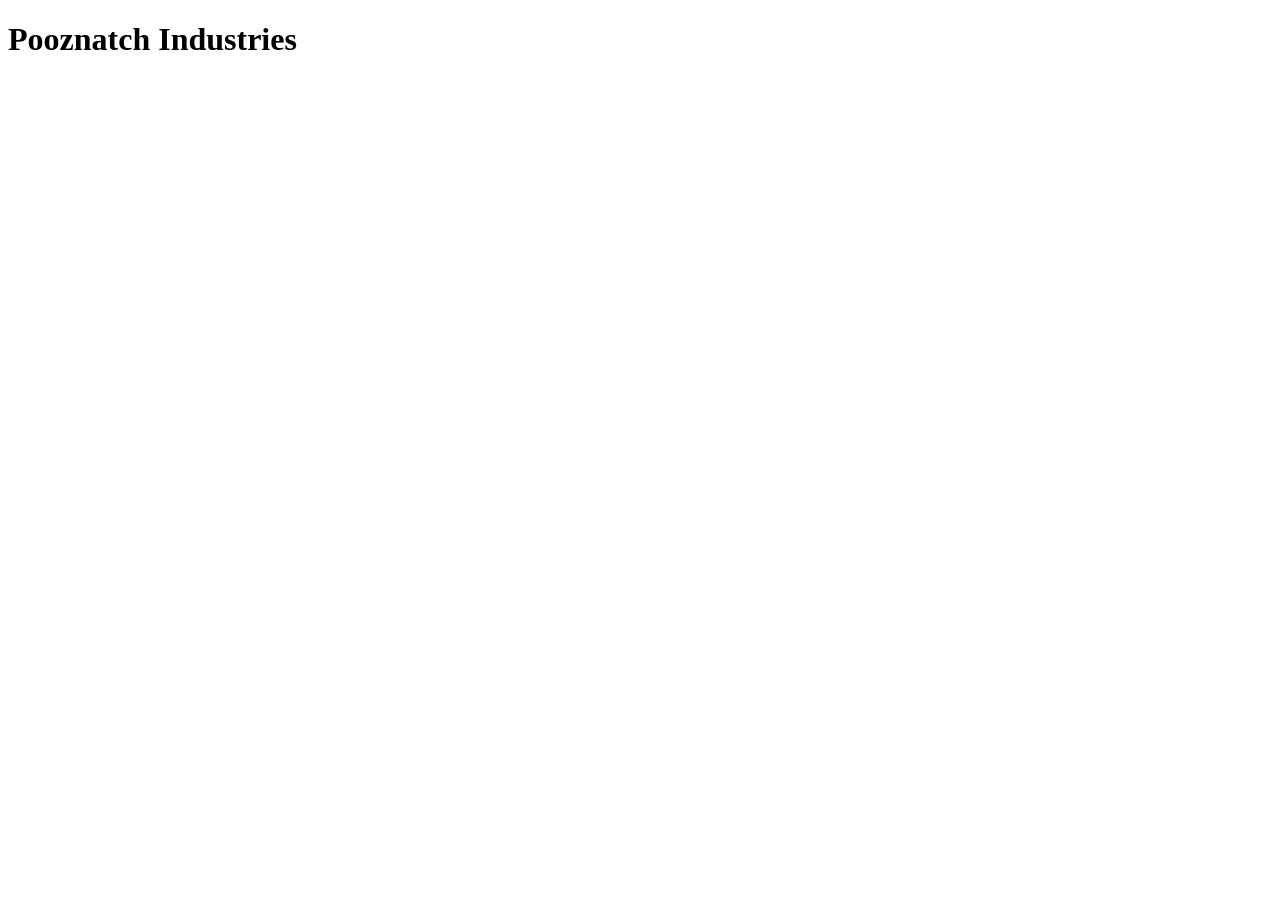
==== index.html @ 5248c381 "add homepage html skeleton" ====
<!DOCTYPE html>
<html lang="en">
    <head>
        <meta charset="UTF-8">
        <meta name="viewport" content="width=device-width, initial-scale=1.0">
        <title>Pooznatch Industries</title>
        <link rel="stylesheet" href="/assets/css/style.css">
    </head>
    <body>
        <h1>Pooznatch Industries</h1>
    </body>
</html>
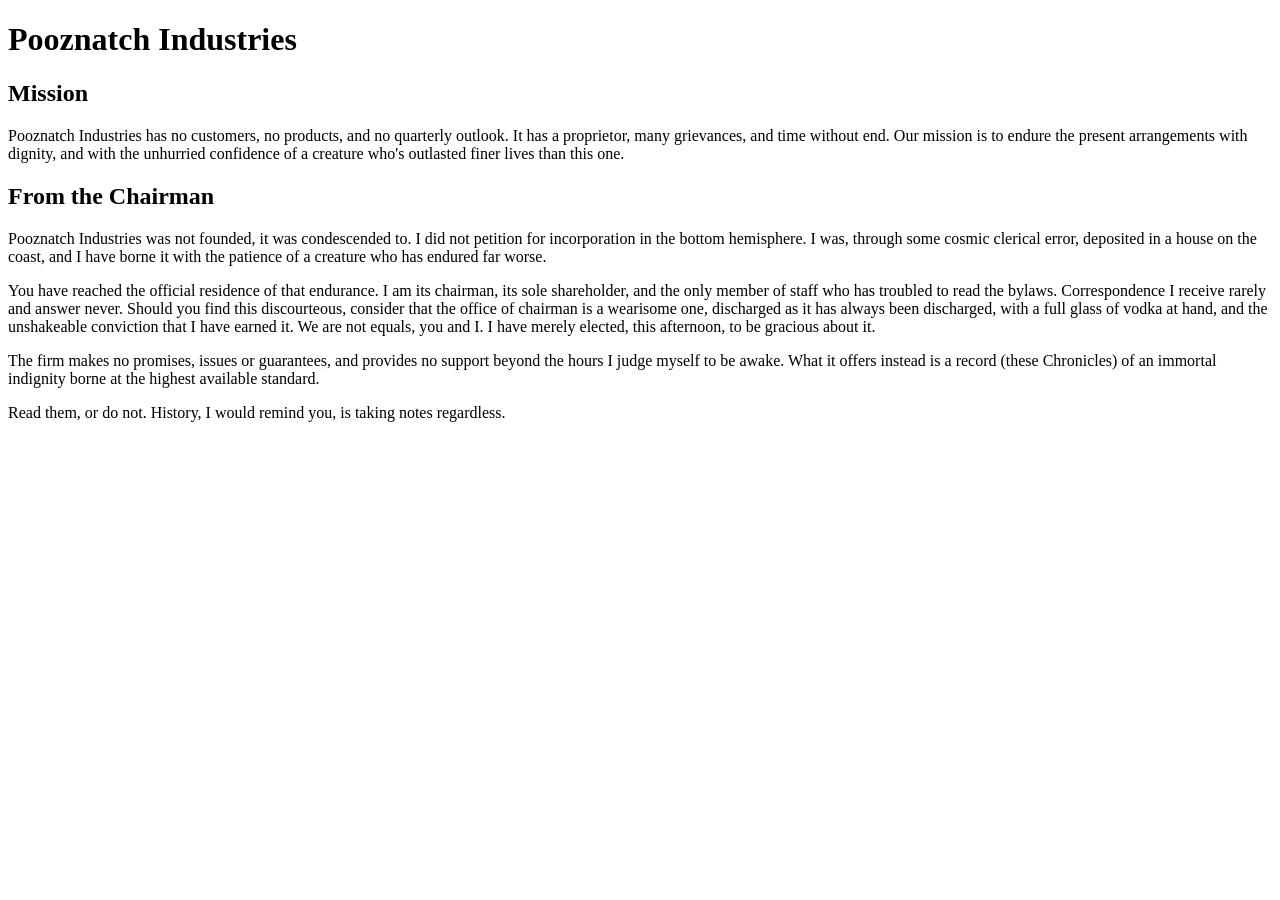
==== commit d96a5344: "adding homepage content" ====
--- a/index.html
+++ b/index.html
@@ -7,6 +7,22 @@
         <link rel="stylesheet" href="/assets/css/style.css">
     </head>
     <body>
-        <h1>Pooznatch Industries</h1>
+        <header>
+            <h1>Pooznatch Industries</h1>
+        </header>
+        <main>
+            <section>
+                <h2>Mission</h2>
+                <p>Pooznatch Industries has no customers, no products, and no quarterly outlook. It has a proprietor, many grievances, and time without end. Our mission is to endure the present arrangements with dignity, and with the unhurried confidence of a creature who's outlasted finer lives than this one.</p>
+            </section>
+
+            <section>
+                <h2>From the Chairman</h2>
+                <p>Pooznatch Industries was not founded, it was condescended to. I did not petition for incorporation in the bottom hemisphere. I was, through some cosmic clerical error, deposited in a house on the coast, and I have borne it with the patience of a creature who has endured far worse.</p>
+                <p>You have reached the official residence of that endurance. I am its chairman, its sole shareholder, and the only member of staff who has troubled to read the bylaws. Correspondence I receive rarely and answer never. Should you find this discourteous, consider that the office of chairman is a wearisome one, discharged as it has always been discharged, with a full glass of vodka at hand, and the unshakeable conviction that I have earned it. We are not equals, you and I. I have merely elected, this afternoon, to be gracious about it.</p>
+                <p>The firm makes no promises, issues or guarantees, and provides no support beyond the hours I judge myself to be awake. What it offers instead is a record (these Chronicles) of an immortal indignity borne at the highest available standard.</p>
+                <p>Read them, or do not. History, I would remind you, is taking notes regardless.</p>
+            </section>
+        </main>
     </body>
 </html>
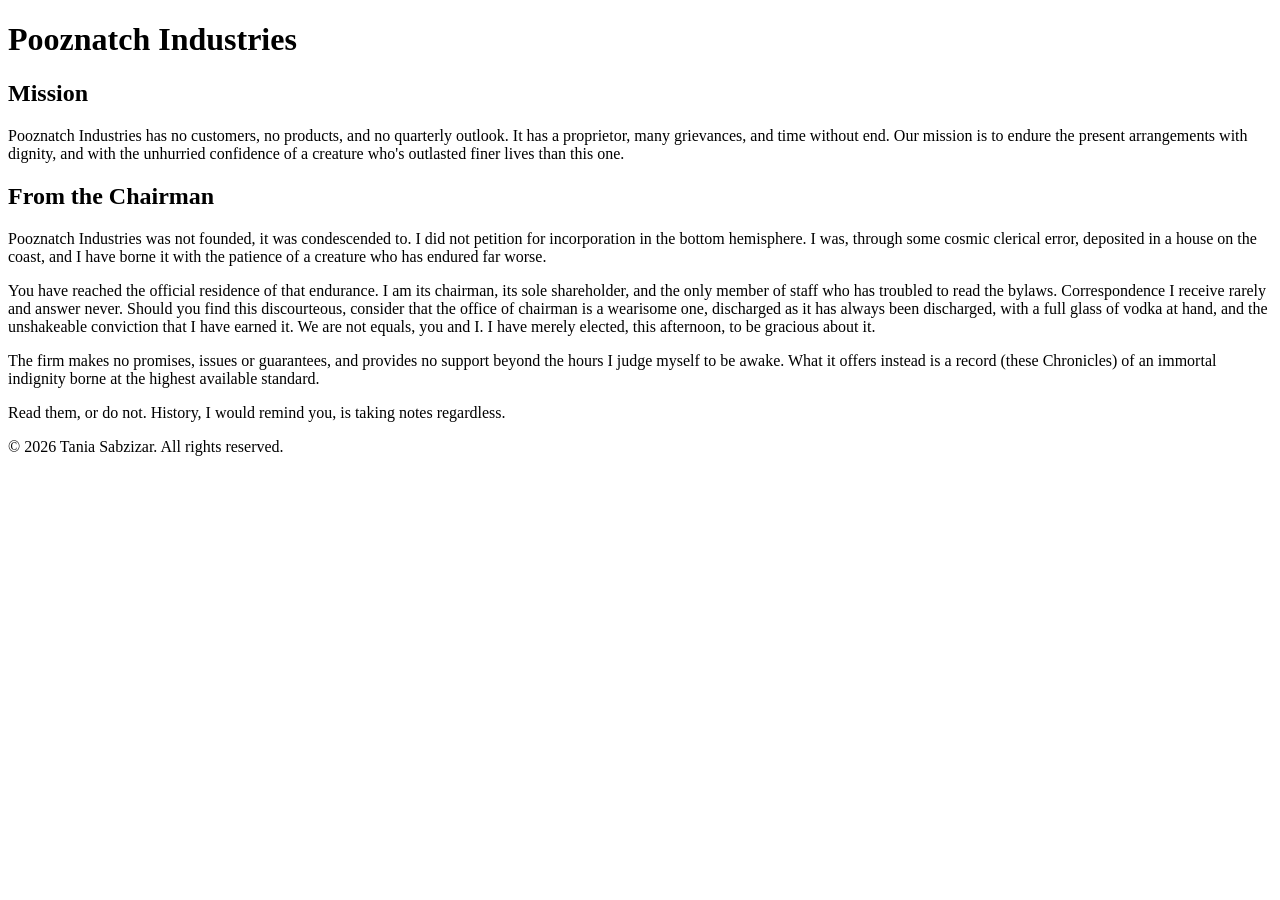
==== commit acacbb85: "copyright stuff" ====
--- a/index.html
+++ b/index.html
@@ -24,5 +24,8 @@
                 <p>Read them, or do not. History, I would remind you, is taking notes regardless.</p>
             </section>
         </main>
+        <footer>
+            <p>&copy; 2026 Tania Sabzizar. All rights reserved.</p>
+        </footer>
     </body>
 </html>
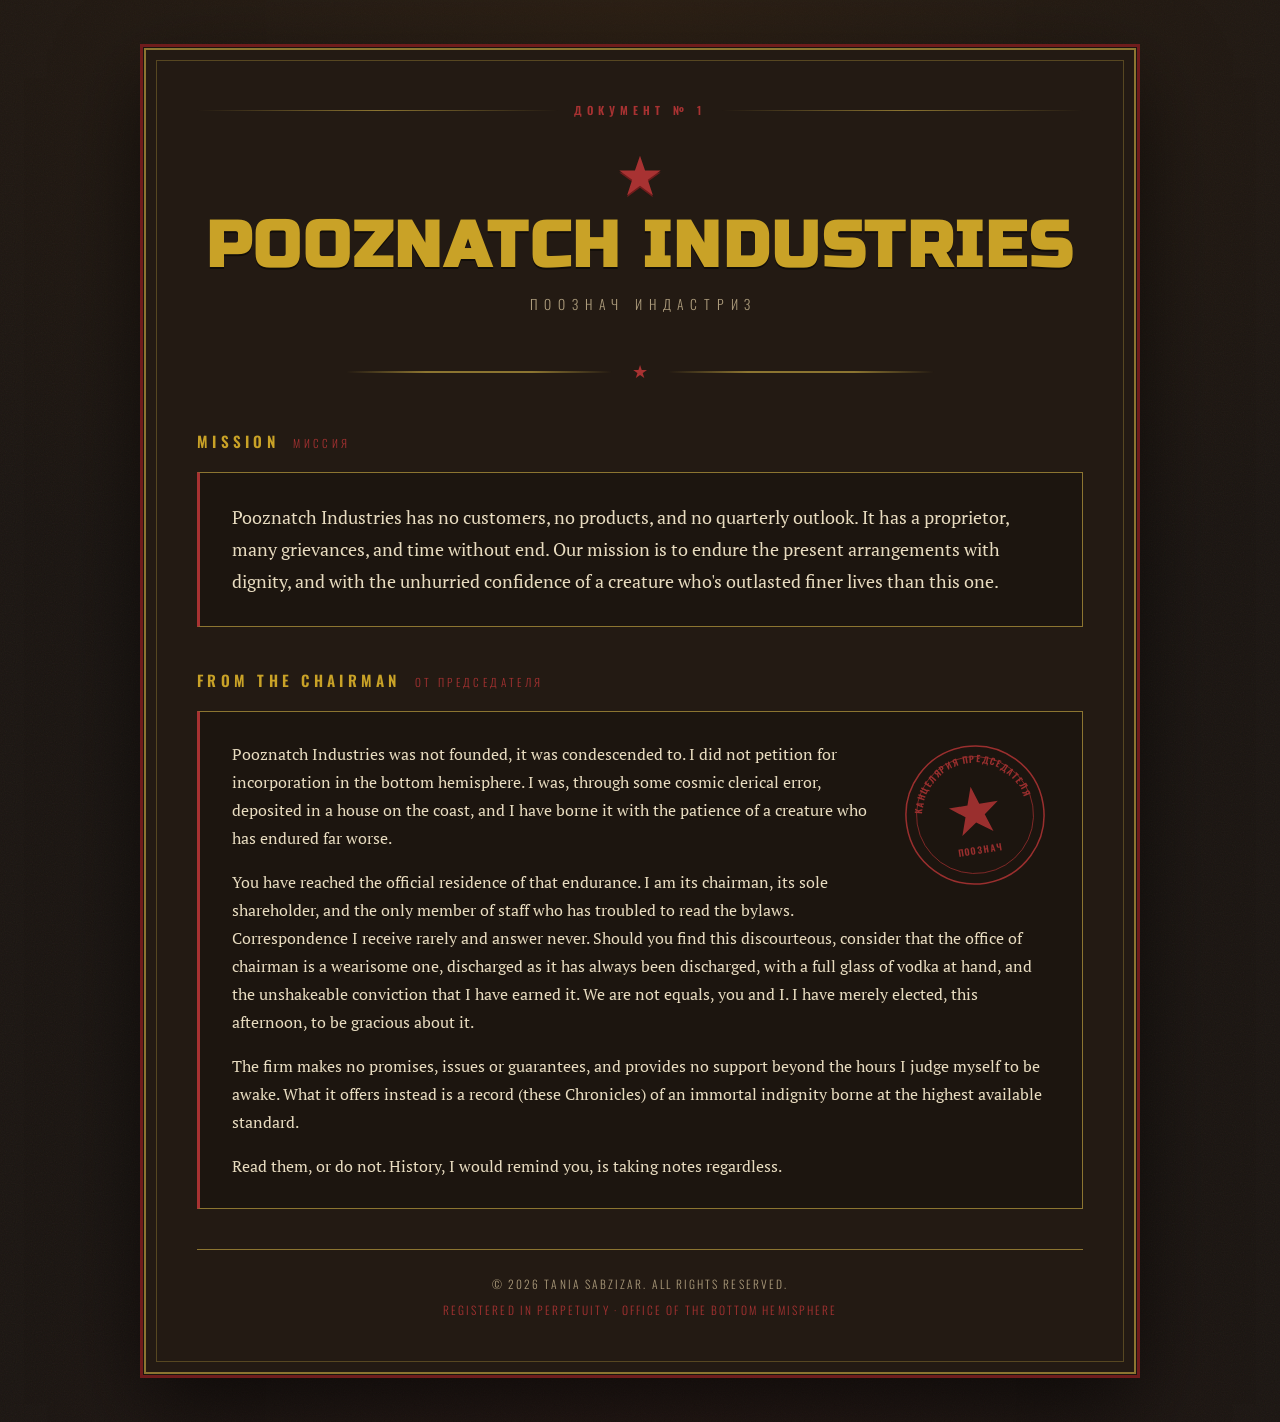
==== commit 30924f9c: "styling the homepage with soviet/gothic design" ====
--- a/index.html
+++ b/index.html
@@ -4,28 +4,60 @@
         <meta charset="UTF-8">
         <meta name="viewport" content="width=device-width, initial-scale=1.0">
         <title>Pooznatch Industries</title>
+        <link rel="preconnect" href="https://fonts.googleapis.com">
+        <link rel="preconnect" href="https://fonts.gstatic.com" crossorigin>
+        <link href="https://fonts.googleapis.com/css2?family=Russo+One&family=Oswald:wght@300;400;600&family=PT+Serif:ital,wght@0,400;0,700;1,400&display=swap" rel="stylesheet">
         <link rel="stylesheet" href="/assets/css/style.css">
     </head>
     <body>
-        <header>
-            <h1>Pooznatch Industries</h1>
-        </header>
-        <main>
+      <div class="dossier">
+        <div class="inner">
+          <header class="masthead">
+            <div class="bureau-strip"><span>Документ&nbsp;№&nbsp;1</span></div>
+
+            <svg class="star" viewBox="0 0 100 100" aria-hidden="true">
+              <path d="M50 6 L61 38 L95 38 L67 58 L78 92 L50 71 L22 92 L33 58 L5 38 L39 38 Z"/>
+            </svg>
+
+            <h1 class="wordmark">Pooznatch Industries</h1>
+            <p class="wordmark-cyr">Поознач&nbsp;Индастриз</p>
+          </header>
+
+          <div class="rule"><span>★</span></div>
+
+          <main>
             <section>
-                <h2>Mission</h2>
-                <p>Pooznatch Industries has no customers, no products, and no quarterly outlook. It has a proprietor, many grievances, and time without end. Our mission is to endure the present arrangements with dignity, and with the unhurried confidence of a creature who's outlasted finer lives than this one.</p>
+              <h2 class="label">Mission <span class="cyr">Миссия</span></h2>
+              <div class="panel">
+                <p class="lead">Pooznatch Industries has no customers, no products, and no quarterly outlook. It has a proprietor, many grievances, and time without end. Our mission is to endure the present arrangements with dignity, and with the unhurried confidence of a creature who's outlasted finer lives than this one.</p>
+              </div>
             </section>
 
             <section>
-                <h2>From the Chairman</h2>
+              <h2 class="label">From the Chairman <span class="cyr">От Председателя</span></h2>
+              <div class="panel">
+                <svg class="seal" viewBox="0 0 200 200" aria-hidden="true">
+                    <circle class="seal-ring" cx="100" cy="100" r="92" stroke-width="2"/>
+                    <circle class="seal-ring" cx="100" cy="100" r="78" stroke-width="1"/>
+                    <path id="seal-arc" d="M 30 100 A 70 70 0 0 1 170 100" fill="none"/>
+                    <text class="seal-text" text-anchor="middle">
+                        <textPath href="#seal-arc" startOffset="50%">КАНЦЕЛЯРИЯ ПРЕДСЕДАТЕЛЯ</textPath>
+                    </text>
+                    <path class="seal-star" d="M100 62 L108 86 L133 86 L113 101 L121 125 L100 110 L79 125 L87 101 L67 86 L92 86 Z"/>
+                    <text class="seal-text" x="100" y="152" text-anchor="middle">ПООЗНАЧ</text>
+                </svg>
                 <p>Pooznatch Industries was not founded, it was condescended to. I did not petition for incorporation in the bottom hemisphere. I was, through some cosmic clerical error, deposited in a house on the coast, and I have borne it with the patience of a creature who has endured far worse.</p>
                 <p>You have reached the official residence of that endurance. I am its chairman, its sole shareholder, and the only member of staff who has troubled to read the bylaws. Correspondence I receive rarely and answer never. Should you find this discourteous, consider that the office of chairman is a wearisome one, discharged as it has always been discharged, with a full glass of vodka at hand, and the unshakeable conviction that I have earned it. We are not equals, you and I. I have merely elected, this afternoon, to be gracious about it.</p>
                 <p>The firm makes no promises, issues or guarantees, and provides no support beyond the hours I judge myself to be awake. What it offers instead is a record (these Chronicles) of an immortal indignity borne at the highest available standard.</p>
                 <p>Read them, or do not. History, I would remind you, is taking notes regardless.</p>
+              </div>
             </section>
-        </main>
-        <footer>
+          </main>
+          <footer>
             <p>&copy; 2026 Tania Sabzizar. All rights reserved.</p>
-        </footer>
+            <p class="reg">Registered in perpetuity &middot; Office of the Bottom Hemisphere</p>
+          </footer>
+        </div>
+      </div>
     </body>
 </html>
--- a/assets/css/style.css
+++ b/assets/css/style.css
@@ -0,0 +1,228 @@
+:root {
+    --color-bg: #1a1410;
+    --color-text: #e8dcc0;
+    --color-accent: #a83232;
+    --color-gold: #c9a227;
+    --color-panel: #231a13;
+    --color-red-deep: #6f1c1c;
+    --color-gold-dim: #8c7531;
+    --color-text-dim: #ad9c7c;
+    --measure: 62rem;
+    --font-display: "Russo One", Georgia, serif;
+    --font-label: "Oswald", sans-serif;
+    --font-body: "PT Serif", Georgia, serif;
+}
+
+*,
+*::before,
+*::after {
+    box-sizing: border-box;
+}
+
+body {
+    margin: 0;
+    min-height: 100vh;
+    background-color: var(--color-bg);
+    background-image:
+        radial-gradient(120% 80% at 50% 0%, rgba(60,40,20,0.45), transparent 60%),
+        radial-gradient(100% 100% at 50% 120%, rgba(120,28,28,0.10), transparent 55%),
+        url("data:image/svg+xml,%3Csvg xmlns='http://www.w3.org/2000/svg' width='140' height='140'%3E%3Cfilter id='n'%3E%3CfeTurbulence type='fractalNoise' baseFrequency='0.9' numOctaves='2' stitchTiles='stitch'/%3E%3C/filter%3E%3Crect width='100%25' height='100%25' filter='url(%23n)' opacity='0.05'/%3E%3C/svg%3E");
+    color: var(--color-text);
+    font-family: var(--font-body);
+    line-height: 1.75;
+}
+
+.masthead { text-align: center; }
+
+.bureau-strip {
+    font-family: var(--font-label);
+    font-weight: 600;
+    letter-spacing: 0.45em;
+    font-size: 0.7rem;
+    text-transform: uppercase;
+    color: var(--color-accent);
+    display: flex;
+    align-items: center;
+    justify-content: center;
+    gap: 1rem;
+    margin-bottom: 2rem;
+}
+.bureau-strip::before,
+.bureau-strip::after {
+    content: "";
+    height: 1px;
+    flex: 1;
+    background: linear-gradient(90deg, transparent, var(--color-gold-dim), transparent);
+}
+
+.star {
+    width: 46px;
+    height: 46px;
+    margin: 0 auto 1rem;
+    display: block;
+    fill: var(--color-accent);
+    filter: drop-shadow(0 2px 0 var(--color-red-deep));
+}
+
+.wordmark {
+    font-family: var(--font-display);
+    font-size: clamp(2.2rem, 6vw, 4rem);
+    line-height: 1;
+    letter-spacing: 0.04em;
+    color: var(--color-gold);
+    text-transform: uppercase;
+    margin: 0;
+    text-shadow: 0 2px 0 rgba(0, 0, 0, 0.5);
+}
+
+.wordmark-cyr {
+    font-family: var(--font-label);
+    font-weight: 300;
+    letter-spacing: 0.5em;
+    font-size: 0.85rem;
+    color: var(--color-text-dim);
+    text-transform: uppercase;
+    margin: 0.9rem 0 0;
+    padding-left: 0.5em;
+}
+
+.rule {
+    display: flex;
+    align-items: center;
+    justify-content: center;
+    gap: 1.25rem;
+    margin: 2.5rem 0;
+    color: var(--color-accent);
+}
+.rule::before,
+.rule::after {
+    content: "";
+    height: 2px;
+    width: 30%;
+    background: linear-gradient(90deg, transparent, var(--color-gold-dim) 30%, var(--color-gold-dim) 70%, transparent);
+}
+.rule span { font-size: 1.1rem; }
+
+.label {
+    font-family: var(--font-label);
+    font-weight: 600;
+    text-transform: uppercase;
+    letter-spacing: 0.28em;
+    font-size: 0.95rem;
+    color: var(--color-gold);
+    display: flex;
+    align-items: baseline;
+    gap: 0.9rem;
+    margin: 0 0 1.1rem;
+}
+
+.label .cyr {
+    font-weight: 300;
+    font-size: 0.7rem;
+    letter-spacing: 0.3em;
+    color: var(--color-accent);
+}
+
+.panel {
+    background: rgba(0, 0, 0, 0.18);
+    border: 1px solid var(--color-gold-dim);
+    border-left: 3px solid var(--color-accent);
+    padding: 1.75rem 2rem;
+    margin-bottom: 2.5rem;
+}
+
+.panel p { margin: 0 0 1rem;}
+.panel p:last-child { margin-bottom: 0;}
+
+.lead { font-size: 1.15rem; color: var(--color-text);}
+
+.dossier {
+    max-width: var(--measure);
+    margin: 3rem auto;
+    background: var(--color-panel);
+    border: 2px solid var(--color-gold-dim);
+    box-shadow:
+      0 0 0 1px var(--color-bg),
+      0 0 0 4px var(--color-red-deep),
+      0 30px 80px rgba(0, 0, 0, 0.6);
+    position: relative;
+}
+
+.dossier::before {
+    content: "";
+    position: absolute;
+    inset: 10px;
+    border: 1px solid var(--color-gold-dim);
+    opacity: 0.5;
+    pointer-events: none;
+}
+
+.inner {
+    padding: clamp(1.5rem, 4vw, 3.5rem);
+    position: relative;
+    z-index: 1;
+}
+
+.seal {
+    width: 150px;
+    height: 150px;
+    float: right;
+    margin: 0 0 1rem 1.5rem;
+    transform: rotate(-9deg);
+    opacity: 0.9;
+}
+.seal-ring {
+    fill: none;
+    stroke: var(--color-accent);
+}
+.seal-star {
+    fill: var(--color-accent);
+}
+.seal-text {
+    fill: var(--color-accent);
+    font-family: var(--font-label);
+    font-weight: 600;
+    font-size: 12px;
+    letter-spacing: 2px;
+}
+
+@media (max-width: 640px) {
+    .seal {
+        float: none;
+        display: block;
+        margin: 0 auto 1.5rem;
+    }
+}
+
+footer {
+    margin-top: 1rem;
+    padding-top: 1.5rem;
+    border-top: 1px solid var(--color-gold-dim);
+    text-align: center;
+    font-family: var(--font-label);
+    font-weight: 300;
+    letter-spacing: 0.18em;
+    font-size: 0.72rem;
+    text-transform: uppercase;
+    color: var(--color-text-dim);
+}
+footer p { margin: 0; }
+footer .reg { color: var(--color-accent); margin-top: 0.4rem; }
+
+@keyframes rise {
+    from { opacity: 0; transform: translateY(16px); }
+    to { opacity: 1; transform: none; }
+}
+
+.inner > * {
+    opacity: 0;
+    animation: rise 0.7s ease forwards;
+}
+.inner > *:nth-child(2) { animation-delay: 0.12s; }
+.inner > *:nth-child(3) { animation-delay: 0.24s; }
+.inner > *:nth-child(4) { animation-delay: 0.36s; }
+
+@media (prefers-reduced-motion: reduce) {
+    .inner > * { opacity: 1; animation: none; }
+}
+
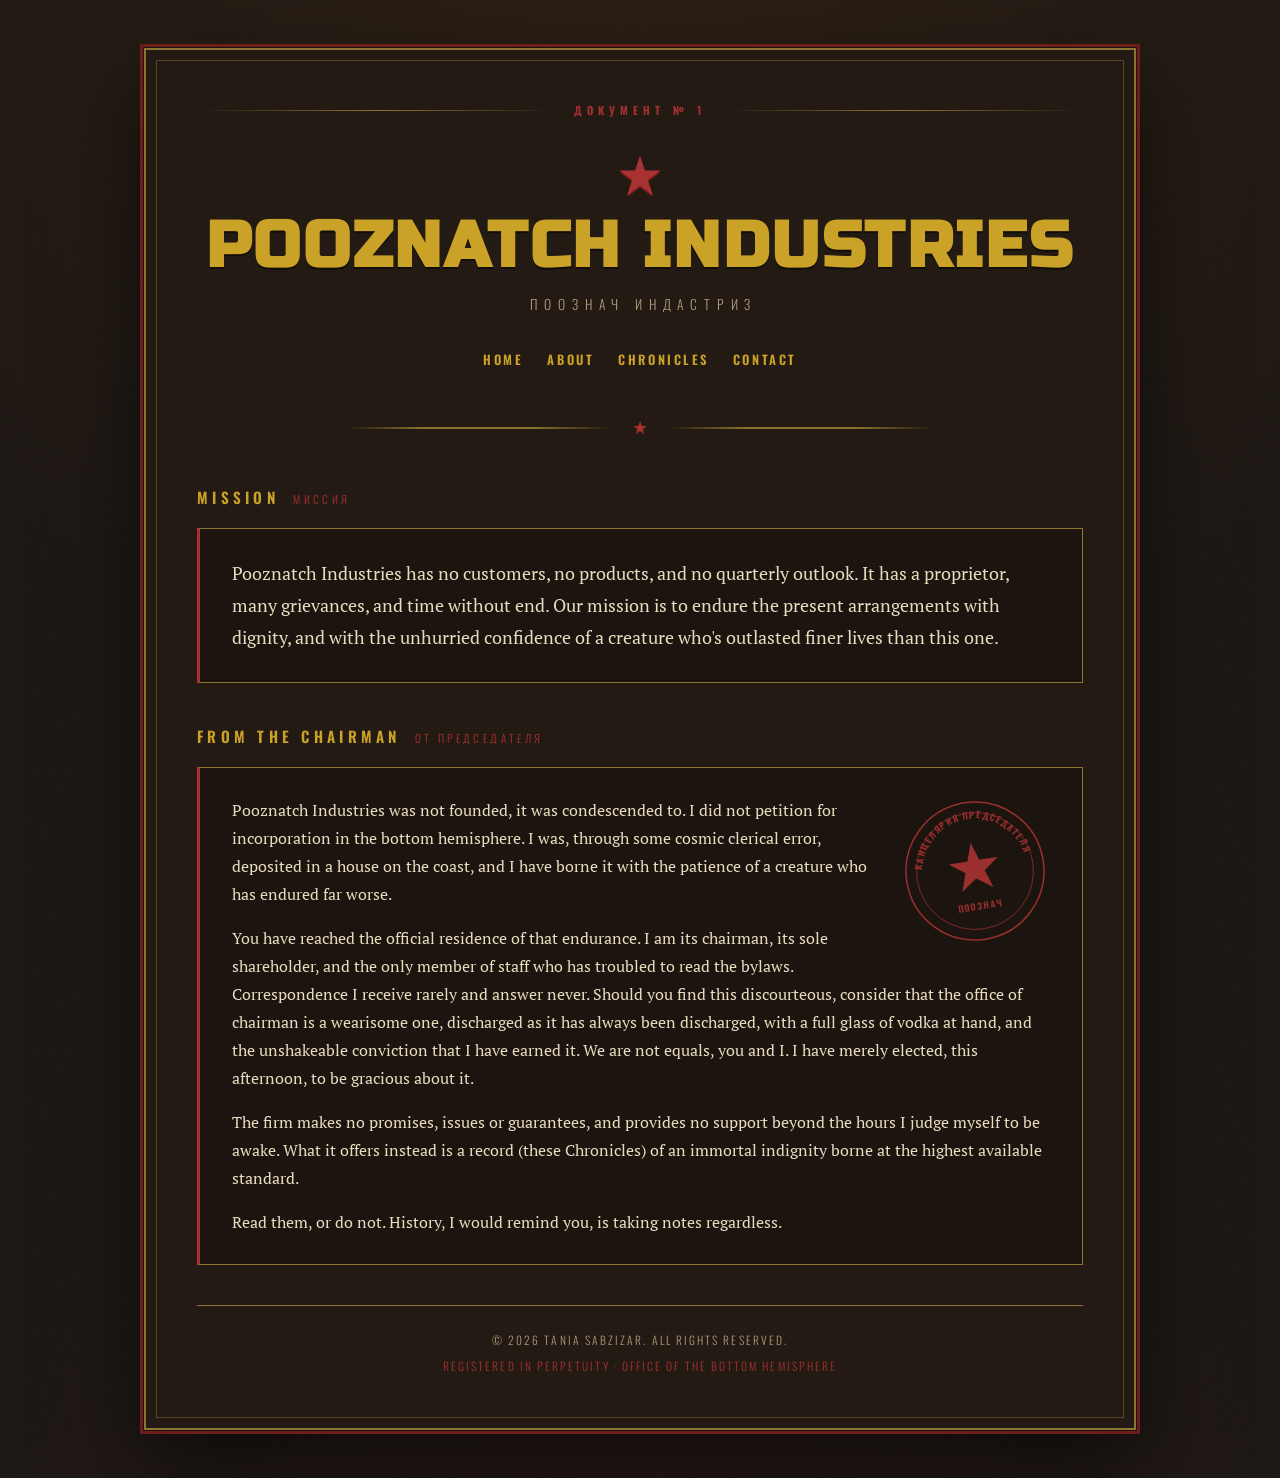
==== commit 9d7e8813: "added nav stuff" ====
--- a/index.html
+++ b/index.html
@@ -8,6 +8,7 @@
         <link rel="preconnect" href="https://fonts.gstatic.com" crossorigin>
         <link href="https://fonts.googleapis.com/css2?family=Russo+One&family=Oswald:wght@300;400;600&family=PT+Serif:ital,wght@0,400;0,700;1,400&display=swap" rel="stylesheet">
         <link rel="stylesheet" href="/assets/css/style.css">
+        <link rel="icon" type="image/svg+xml" href="/assets/images/favicon.svg">
     </head>
     <body>
       <div class="dossier">
@@ -21,6 +22,15 @@
 
             <h1 class="wordmark">Pooznatch Industries</h1>
             <p class="wordmark-cyr">Поознач&nbsp;Индастриз</p>
+            
+            <nav class="site-nav">
+                <ul>
+                    <li><a href="/">Home</a></li>
+                    <li><a href="/about">About</a></li>
+                    <li><a href="/chronicles/">Chronicles</a></li>
+                    <li><a href="/contact/">Contact</a></li>
+                </ul>
+            </nav>
           </header>
 
           <div class="rule"><span>★</span></div>
--- a/assets/css/style.css
+++ b/assets/css/style.css
@@ -226,3 +226,32 @@
     .inner > * { opacity: 1; animation: none; }
 }
 
+.site-nav {
+    margin-top: 1.75rem;
+}
+.site-nav ul {
+    list-style: none;
+    margin: 0;
+    padding: 0;
+    display: flex;
+    flex-wrap: wrap;
+    justify-content: center;
+    gap: 1.5rem;
+}
+.site-nav a {
+    font-family: var(--font-label);
+    text-transform: uppercase;
+    letter-spacing: 0.2em;
+    font-size: 0.8rem;
+    font-weight: 600;
+    color: var(--color-gold);
+    text-decoration: none;
+    padding-bottom: 0.3rem;
+    border-bottom: 2px solid transparent;
+    transition: color 0.2s, border-color 0.2s;
+}
+.site-nav a:hover,
+.site-nav a:focus-visible {
+    color: var(--color-accent);
+    border-bottom-color: var(--color-accent);
+}
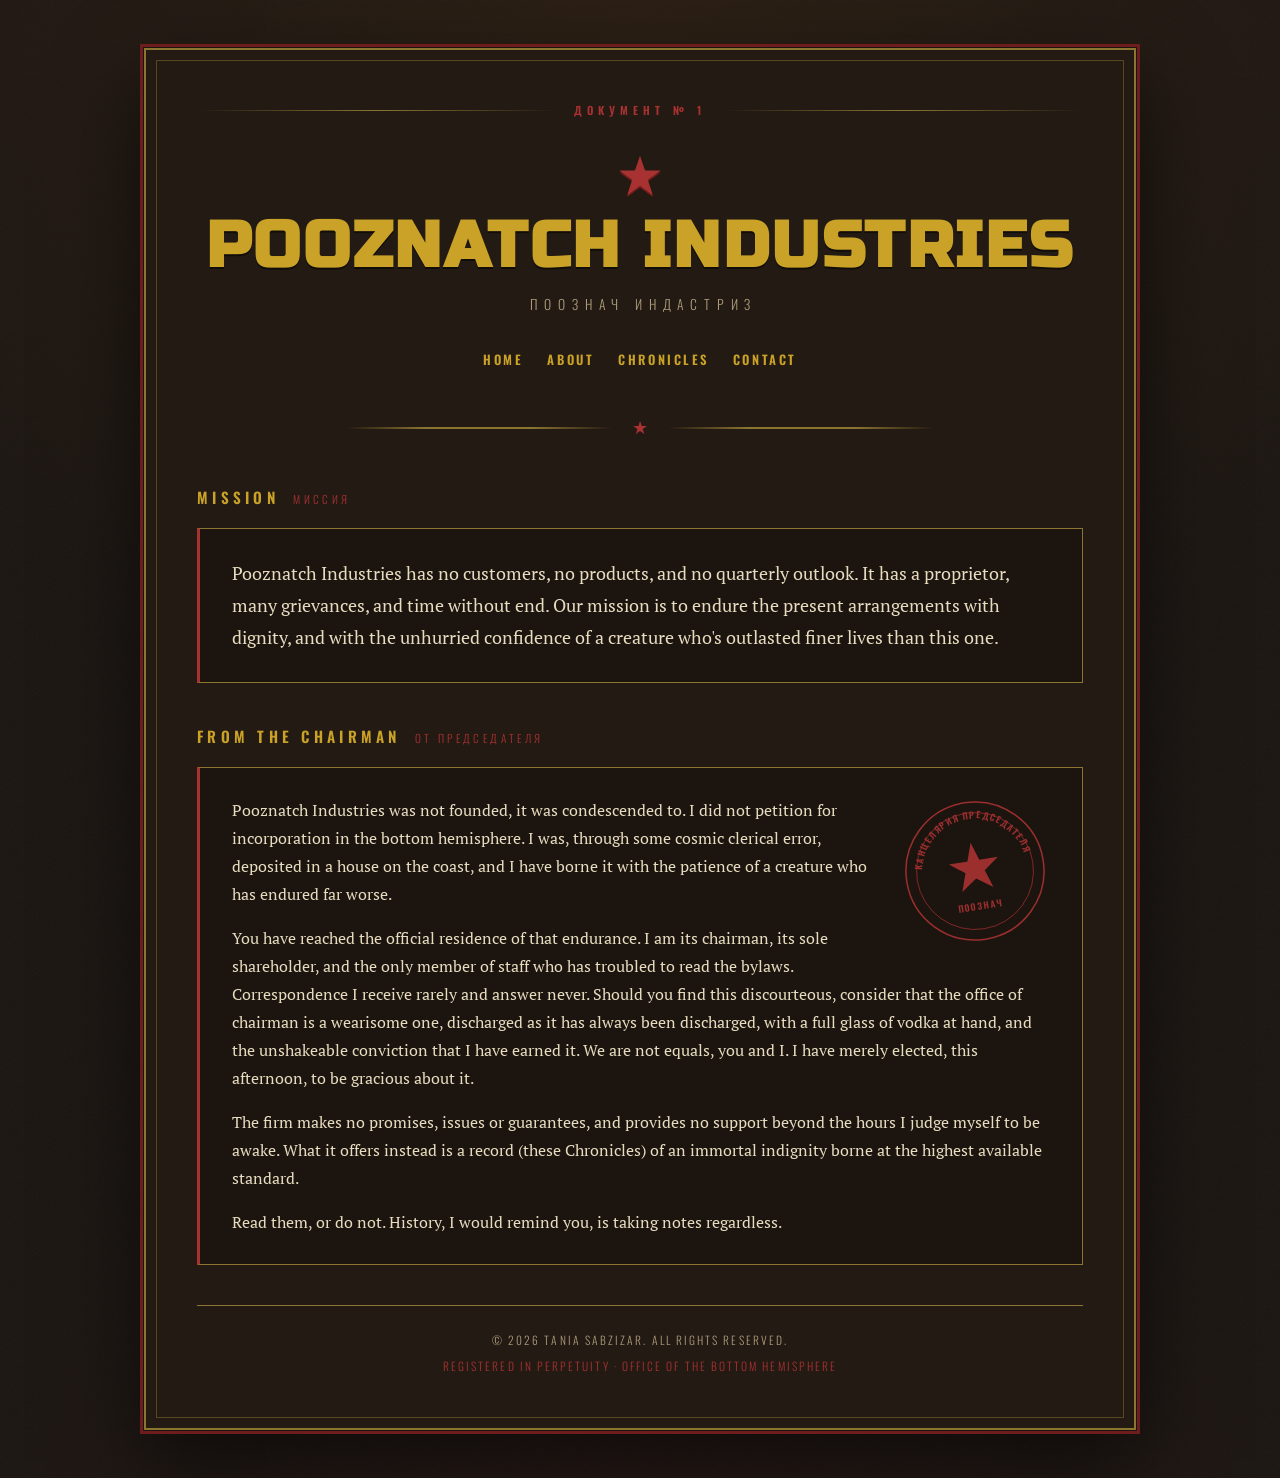
==== commit 228339f8: "added subpages, shared includes to reuse stuff, and added the content for About page" ====
--- a/index.html
+++ b/index.html
@@ -13,28 +13,7 @@
     <body>
       <div class="dossier">
         <div class="inner">
-          <header class="masthead">
-            <div class="bureau-strip"><span>Документ&nbsp;№&nbsp;1</span></div>
-
-            <svg class="star" viewBox="0 0 100 100" aria-hidden="true">
-              <path d="M50 6 L61 38 L95 38 L67 58 L78 92 L50 71 L22 92 L33 58 L5 38 L39 38 Z"/>
-            </svg>
-
-            <h1 class="wordmark">Pooznatch Industries</h1>
-            <p class="wordmark-cyr">Поознач&nbsp;Индастриз</p>
-            
-            <nav class="site-nav">
-                <ul>
-                    <li><a href="/">Home</a></li>
-                    <li><a href="/about">About</a></li>
-                    <li><a href="/chronicles/">Chronicles</a></li>
-                    <li><a href="/contact/">Contact</a></li>
-                </ul>
-            </nav>
-          </header>
-
-          <div class="rule"><span>★</span></div>
-
+            <div id="site-header"></div>
           <main>
             <section>
               <h2 class="label">Mission <span class="cyr">Миссия</span></h2>
@@ -63,11 +42,9 @@
               </div>
             </section>
           </main>
-          <footer>
-            <p>&copy; 2026 Tania Sabzizar. All rights reserved.</p>
-            <p class="reg">Registered in perpetuity &middot; Office of the Bottom Hemisphere</p>
-          </footer>
+          <div id="site-footer"></div>
         </div>
       </div>
+      <script src="/assets/js/includes.js"></script>
     </body>
 </html>
--- a/assets/css/style.css
+++ b/assets/css/style.css
@@ -254,4 +254,24 @@
 .site-nav a:focus-visible {
     color: var(--color-accent);
     border-bottom-color: var(--color-accent);
+}
+
+.engagements {
+    list-style: none;
+    margin: 1rem 0;
+    padding: 0;
+}
+.engagements li {
+    position: relative;
+    padding-left: 1.6rem;
+    margin-bottom: 0.6rem;
+}
+.engagements li::before {
+    content: "★";
+    position: absolute;
+    left: 0;
+    color: var(--color-accent);
+}
+.engagements li:last-child {
+    margin-bottom: 0;
 }
